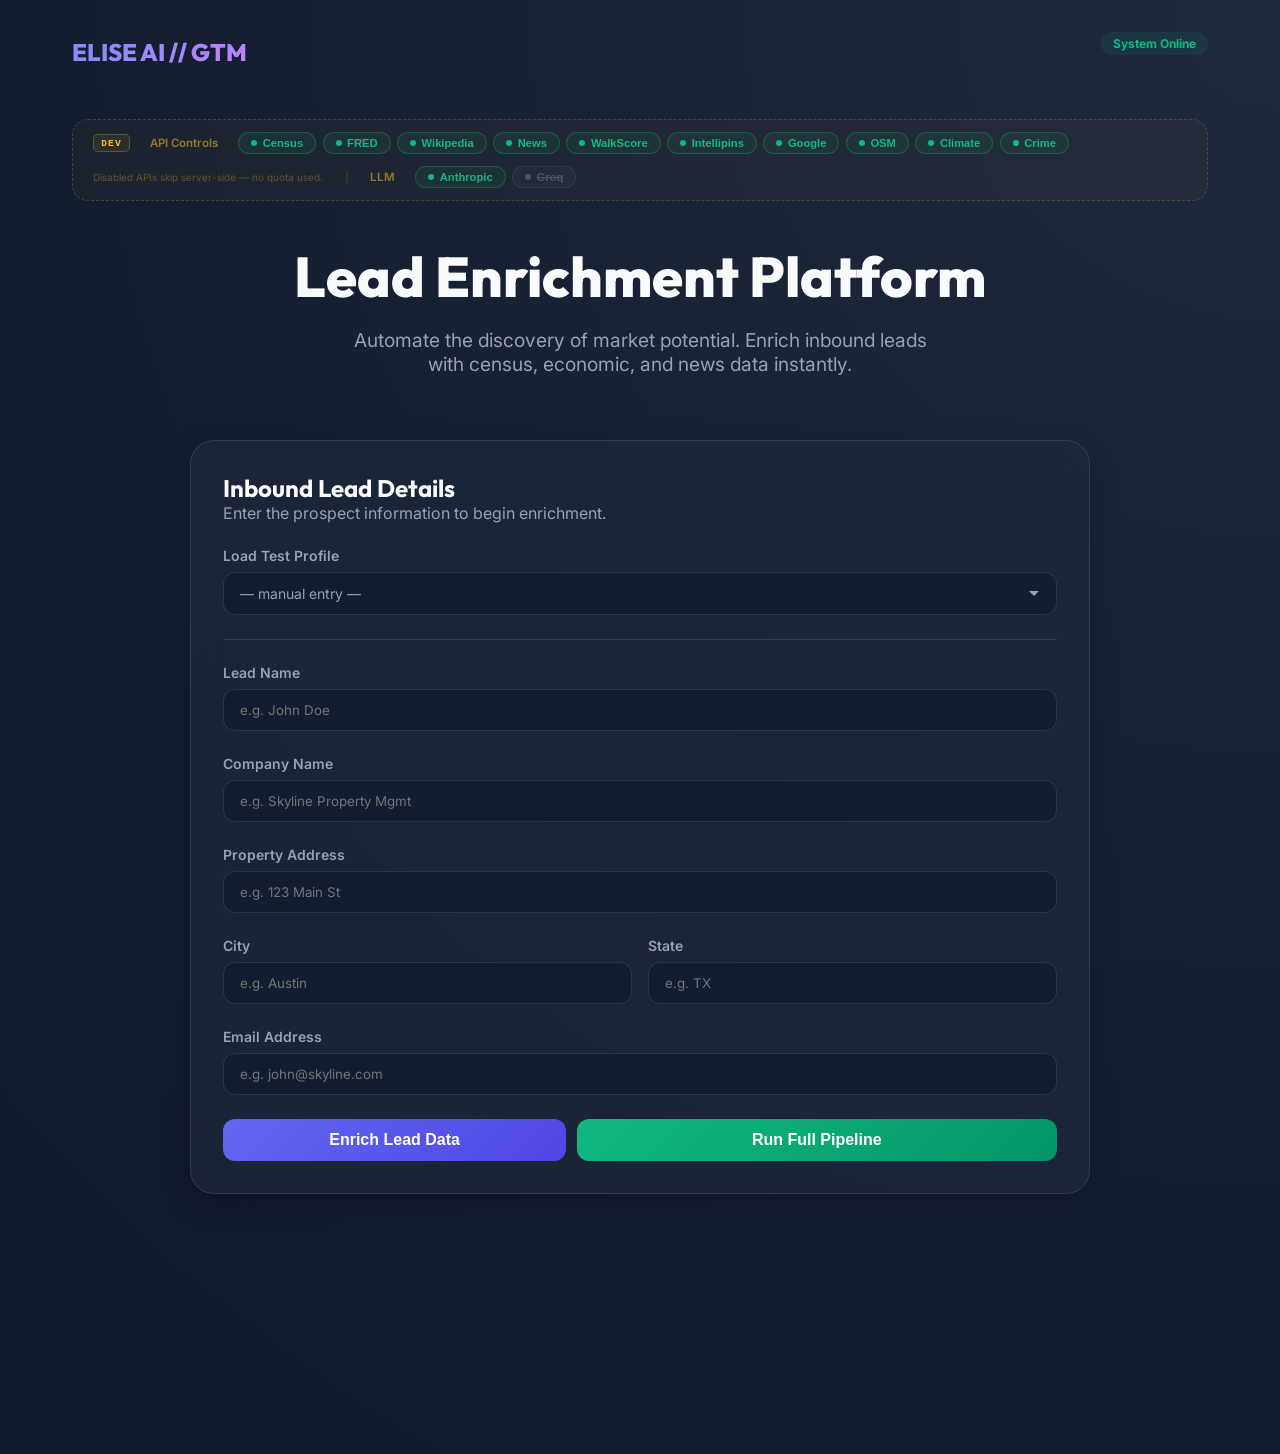
==== frontend/index.html @ 89630022 "Initial commit — EliseAI GTM Automation Tool Full pipeline: property enrichment (10 APIs) → determin" ====
<!DOCTYPE html>
<html lang="en">
<head>
    <meta charset="UTF-8">
    <meta name="viewport" content="width=device-width, initial-scale=1.0">
    <title>EliseAI GTM | Market Enrichment</title>
    <link rel="stylesheet" href="./style.css">
</head>
<body>
    <div class="container">
        <header>
            <div class="logo">ELISE AI // GTM</div>
            <nav>
                <span id="system-status" class="status-badge">System Online</span>
            </nav>
        </header>

        <!-- Developer Panel -->
        <div class="dev-panel">
            <span class="dev-badge">DEV</span>
            <span class="dev-label">API Controls</span>
            <div class="api-toggles">
                <button class="api-toggle" data-api="census"    title="US Census Bureau ACS">Census</button>
                <button class="api-toggle" data-api="fred"      title="FRED — Federal Reserve">FRED</button>
                <button class="api-toggle" data-api="wikipedia" title="Wikipedia REST API">Wikipedia</button>
                <button class="api-toggle" data-api="news"      title="NewsAPI.org">News</button>
                <button class="api-toggle" data-api="walkscore" title="Walk Score API">WalkScore</button>
                <button class="api-toggle" data-api="intellipins" title="Intellipins Address Geocode + Parcel Lookup">Intellipins</button>
                <button class="api-toggle" data-api="google"    title="Google Places API — rating & reviews">Google</button>
                <button class="api-toggle" data-api="osm"       title="OpenStreetMap Nominatim">OSM</button>
                <button class="api-toggle" data-api="open_meteo" title="Open-Meteo Archive">Climate</button>
                <button class="api-toggle" data-api="crime"     title="FBI CDE Crime Data">Crime</button>
            </div>
            <span class="dev-hint">Disabled APIs skip server-side — no quota used.</span>
            <span class="dev-divider">|</span>
            <span class="dev-label">LLM</span>
            <div class="api-toggles">
                <button class="api-toggle on"  data-llm="anthropic" title="Anthropic Claude (Haiku for analysis, Sonnet for outreach)">Anthropic</button>
                <button class="api-toggle off" data-llm="groq"      title="Groq Cloud — free tier, fast (Llama models)">Groq</button>
            </div>
        </div>

        <section class="hero">
            <h1>Lead Enrichment <span>Platform</span></h1>
            <p>Automate the discovery of market potential. Enrich inbound leads with census, economic, and news data instantly.</p>
        </section>

        <main class="main-grid">
            <div class="card">
                <h2>Inbound Lead Details</h2>
                <p style="color: var(--text-muted); margin-bottom: 1.5rem;">Enter the prospect information to begin enrichment.</p>

                <!-- Test profile dropdown -->
                <div class="form-group" style="margin-bottom: 1.5rem; padding-bottom: 1.5rem; border-bottom: 1px solid var(--glass-border);">
                    <label for="test-profile">Load Test Profile</label>
                    <select id="test-profile">
                        <option value="">— manual entry —</option>
                    </select>
                </div>

                <form id="lead-form">
                    <div class="form-group">
                        <label for="name">Lead Name</label>
                        <input type="text" id="name" placeholder="e.g. John Doe" required>
                    </div>
                    <div class="form-group">
                        <label for="company">Company Name</label>
                        <input type="text" id="company" placeholder="e.g. Skyline Property Mgmt" required>
                    </div>
                    <div class="form-group">
                        <label for="property_address">Property Address</label>
                        <input type="text" id="property_address" placeholder="e.g. 123 Main St" required>
                    </div>
                    <div style="display: grid; grid-template-columns: 1fr 1fr; gap: 1rem;">
                        <div class="form-group">
                            <label for="city">City</label>
                            <input type="text" id="city" placeholder="e.g. Austin" required>
                        </div>
                        <div class="form-group">
                            <label for="state">State</label>
                            <input type="text" id="state" placeholder="e.g. TX" required>
                        </div>
                    </div>
                    <div class="form-group">
                        <label for="email">Email Address</label>
                        <input type="email" id="email" placeholder="e.g. john@skyline.com" required>
                    </div>
                    <div class="btn-group">
                        <button type="submit" id="submit-btn">Enrich Lead Data</button>
                        <button type="button" id="pipeline-btn" class="btn-pipeline">Run Full Pipeline</button>
                    </div>
                </form>
            </div>

            <div id="results-card" class="card results-section">
                <h2>Enrichment Insights</h2>
                <div id="loading-indicator" style="display: none; margin-top: 2rem; text-align: center;">
                    <p>Enriching data from APIs...</p>
                </div>
                <div id="results-content">
                    <p style="color: var(--text-muted); margin-top: 1rem;">Submit a lead to see market demographics, vacancy rates, and walkability scores.</p>
                </div>
            </div>
        </main>
    </div>

    <script type="module" src="./main.js"></script>
</body>
</html>
---- frontend/style.css ----
@import url('https://fonts.googleapis.com/css2?family=Inter:wght@300;400;600;700&family=Outfit:wght@400;600;800&display=swap');

:root {
  --primary: #6366f1;
  --primary-hover: #4f46e5;
  --bg-dark: #0f172a;
  --bg-card: rgba(30, 41, 59, 0.7);
  --text-main: #f8fafc;
  --text-muted: #94a3b8;
  --accent: #10b981;
  --glass-border: rgba(255, 255, 255, 0.1);
}

* {
  margin: 0;
  padding: 0;
  box-sizing: border-box;
}

body {
  font-family: 'Inter', sans-serif;
  background-color: var(--bg-dark);
  color: var(--text-main);
  min-height: 100vh;
  display: flex;
  flex-direction: column;
  overflow-x: hidden;
  background: radial-gradient(circle at top right, #1e293b, #0f172a);
}

.container {
  max-width: 1200px;
  margin: 0 auto;
  padding: 2rem;
  width: 100%;
}

header {
  display: flex;
  justify-content: space-between;
  align-items: center;
  margin-bottom: 3rem;
  animation: fadeInDown 0.8s ease-out;
}

.logo {
  font-family: 'Outfit', sans-serif;
  font-size: 1.5rem;
  font-weight: 800;
  background: linear-gradient(135deg, #818cf8, #c084fc);
  -webkit-background-clip: text;
  -webkit-text-fill-color: transparent;
}

h1, h2 {
  font-family: 'Outfit', sans-serif;
}

.hero {
  text-align: center;
  margin-bottom: 4rem;
  animation: fadeIn 1s ease-out;
}

.hero h1 {
  font-size: 3.5rem;
  margin-bottom: 1rem;
  font-weight: 800;
}

.hero p {
  font-size: 1.2rem;
  color: var(--text-muted);
  max-width: 600px;
  margin: 0 auto;
}

.main-grid {
  display: flex;
  flex-direction: column;
  gap: 2rem;
  margin-bottom: 4rem;
  max-width: 900px;
  margin-left: auto;
  margin-right: auto;
}

.card {
  background: var(--bg-card);
  backdrop-filter: blur(12px);
  border: 1px solid var(--glass-border);
  border-radius: 1.5rem;
  padding: 2rem;
  box-shadow: 0 10px 30px rgba(0, 0, 0, 0.2);
  transition: transform 0.3s ease, box-shadow 0.3s ease;
}

.card:hover {
  transform: translateY(-5px);
  box-shadow: 0 15px 40px rgba(99, 102, 241, 0.1);
}

.form-group {
  margin-bottom: 1.5rem;
}

label {
  display: block;
  font-size: 0.875rem;
  font-weight: 600;
  color: var(--text-muted);
  margin-bottom: 0.5rem;
}

input {
  width: 100%;
  padding: 0.75rem 1rem;
  background: rgba(15, 23, 42, 0.5);
  border: 1px solid var(--glass-border);
  border-radius: 0.75rem;
  color: white;
  font-family: inherit;
  transition: all 0.2s;
}

input:focus {
  outline: none;
  border-color: var(--primary);
  box-shadow: 0 0 0 3px rgba(99, 102, 241, 0.2);
}

button {
  width: 100%;
  padding: 0.75rem;
  background: linear-gradient(135deg, var(--primary), var(--primary-hover));
  color: white;
  border: none;
  border-radius: 0.75rem;
  font-weight: 700;
  cursor: pointer;
  transition: all 0.3s;
  font-size: 1rem;
  margin-top: 1rem;
}

button:hover {
  filter: brightness(1.1);
  transform: scale(1.02);
}

.results-section {
  opacity: 0;
  transform: translateY(20px);
  transition: all 0.5s ease-out;
}

.results-section.visible {
  opacity: 1;
  transform: translateY(0);
}

.metric-grid {
  display: grid;
  grid-template-columns: repeat(auto-fit, minmax(150px, 1fr));
  gap: 1.5rem;
  margin-top: 1.5rem;
}

.metric {
  text-align: center;
  position: relative;
  cursor: help;
}

.metric[data-source]::after {
  content: "via " attr(data-source);
  position: absolute;
  bottom: calc(100% + 6px);
  left: 50%;
  transform: translateX(-50%);
  background: rgba(15, 23, 42, 0.97);
  color: #818cf8;
  padding: 0.3rem 0.65rem;
  border-radius: 0.5rem;
  font-size: 0.65rem;
  white-space: nowrap;
  pointer-events: none;
  opacity: 0;
  transition: opacity 0.18s ease;
  border: 1px solid rgba(99, 102, 241, 0.35);
  z-index: 20;
  font-weight: 600;
  letter-spacing: 0.03em;
}

.metric[data-source]:hover::after {
  opacity: 1;
}

.metric-value {
  font-size: 1.5rem;
  font-weight: 800;
  color: var(--accent);
  display: block;
}

.metric-label {
  font-size: 0.75rem;
  color: var(--text-muted);
  text-transform: uppercase;
  letter-spacing: 0.05em;
}

.status-badge {
  display: inline-block;
  padding: 0.25rem 0.75rem;
  border-radius: 9999px;
  font-size: 0.75rem;
  font-weight: 700;
  background: rgba(16, 185, 129, 0.1);
  color: var(--accent);
  margin-bottom: 1rem;
}

/* ── Developer Panel ─────────────────────────────────────────────────────── */
.dev-panel {
  display: flex;
  align-items: center;
  flex-wrap: wrap;
  gap: 0.75rem 1.25rem;
  background: rgba(251, 191, 36, 0.03);
  border: 1px dashed rgba(251, 191, 36, 0.2);
  border-radius: 1rem;
  padding: 0.75rem 1.25rem;
  margin-bottom: 2.5rem;
}

.dev-badge {
  font-family: 'Courier New', monospace;
  font-size: 0.6rem;
  font-weight: 700;
  letter-spacing: 0.12em;
  color: #fbbf24;
  background: rgba(251, 191, 36, 0.08);
  border: 1px solid rgba(251, 191, 36, 0.25);
  padding: 0.15rem 0.45rem;
  border-radius: 0.3rem;
  flex-shrink: 0;
}

.dev-label {
  font-size: 0.72rem;
  color: rgba(251, 191, 36, 0.55);
  font-weight: 600;
  flex-shrink: 0;
}

.api-toggles {
  display: flex;
  gap: 0.4rem;
  flex-wrap: wrap;
}

.api-toggle {
  width: auto;
  margin-top: 0;
  padding: 0.25rem 0.75rem;
  font-size: 0.7rem;
  font-weight: 700;
  border-radius: 999px;
  cursor: pointer;
  transition: background 0.2s, color 0.2s, border-color 0.2s, opacity 0.2s;
  display: inline-flex;
  align-items: center;
  gap: 0.35rem;
}

.api-toggle::before {
  content: '';
  width: 6px;
  height: 6px;
  border-radius: 50%;
  flex-shrink: 0;
}

.api-toggle.on {
  background: rgba(16, 185, 129, 0.08);
  color: #10b981;
  border: 1px solid rgba(16, 185, 129, 0.3);
}

.api-toggle.on::before  { background: #10b981; }

.api-toggle.off {
  background: rgba(100, 116, 139, 0.07);
  color: #475569;
  border: 1px solid rgba(100, 116, 139, 0.2);
  text-decoration: line-through;
}

.api-toggle.off::before { background: #475569; }

.api-toggle:hover { filter: brightness(1.15); transform: none; }

.dev-hint {
  font-size: 0.62rem;
  color: rgba(251, 191, 36, 0.3);
}

.dev-divider {
  color: rgba(251, 191, 36, 0.2);
  font-size: 0.75rem;
  padding: 0 0.1rem;
}

/* ── Test profile dropdown ───────────────────────────────────────────────── */
select {
  width: 100%;
  padding: 0.75rem 1rem;
  background: rgba(15, 23, 42, 0.5);
  border: 1px solid var(--glass-border);
  border-radius: 0.75rem;
  color: var(--text-muted);
  font-family: inherit;
  font-size: 0.875rem;
  cursor: pointer;
  appearance: none;
  background-image: url("data:image/svg+xml,%3Csvg xmlns='http://www.w3.org/2000/svg' width='12' height='12' viewBox='0 0 12 12'%3E%3Cpath fill='%2394a3b8' d='M6 8L1 3h10z'/%3E%3C/svg%3E");
  background-repeat: no-repeat;
  background-position: right 1rem center;
}

select:focus {
  outline: none;
  border-color: var(--primary);
  box-shadow: 0 0 0 3px rgba(99, 102, 241, 0.2);
}

select option { background: #1e293b; color: var(--text-main); }

/* ── Disabled badge ──────────────────────────────────────────────────────── */
.disabled-badge {
  display: inline-block;
  font-size: 0.65rem;
  font-weight: 700;
  letter-spacing: 0.06em;
  color: #475569;
  background: rgba(71, 85, 105, 0.1);
  border: 1px solid rgba(71, 85, 105, 0.2);
  padding: 0.15rem 0.45rem;
  border-radius: 0.3rem;
  font-family: 'Courier New', monospace;
  vertical-align: middle;
}

@keyframes fadeIn {
  from { opacity: 0; }
  to { opacity: 1; }
}

@keyframes fadeInDown {
  from { opacity: 0; transform: translateY(-20px); }
  to { opacity: 1; transform: translateY(0); }
}

/* ── Button group (Enrich + Pipeline) ───────────────────────────────────── */
.btn-group {
  display: grid;
  grid-template-columns: 1fr 1.4fr;
  gap: 0.65rem;
  margin-top: 1rem;
}

.btn-group button {
  margin-top: 0;
}

.btn-pipeline {
  background: linear-gradient(135deg, #10b981, #059669) !important;
  font-weight: 700;
}

/* ── Pipeline sections ───────────────────────────────────────────────────── */
.pipeline-header {
  margin-bottom: 1.5rem;
}

.pipeline-section {
  margin-bottom: 1.5rem;
  padding: 1.1rem 1.25rem;
  background: rgba(0, 0, 0, 0.12);
  border: 1px solid var(--glass-border);
  border-radius: 1rem;
}

.section-heading {
  font-size: 0.82rem;
  font-weight: 700;
  color: var(--text-muted);
  text-transform: uppercase;
  letter-spacing: 0.06em;
}

/* ── Score cards ─────────────────────────────────────────────────────────── */
.score-grid {
  display: grid;
  grid-template-columns: repeat(4, 1fr);
  gap: 0.65rem;
}

.score-card {
  background: rgba(0, 0, 0, 0.15);
  border: 1px solid var(--glass-border);
  border-radius: 0.75rem;
  padding: 0.75rem 0.85rem;
  display: flex;
  flex-direction: column;
  gap: 0.25rem;
}

.score-card .score-label {
  font-size: 0.62rem;
  font-weight: 700;
  text-transform: uppercase;
  letter-spacing: 0.07em;
  color: var(--text-muted);
}

.score-card .score-value {
  font-size: 1.55rem;
  font-weight: 800;
  font-family: 'Outfit', sans-serif;
  line-height: 1;
}

.score-bar {
  height: 3px;
  background: rgba(255, 255, 255, 0.07);
  border-radius: 999px;
  overflow: hidden;
  margin-top: 0.25rem;
}

.score-fill {
  height: 100%;
  border-radius: 999px;
  transition: width 0.6s ease;
}

.score-caveat {
  font-size: 0.55rem;
  color: #475569;
  font-style: italic;
}

/* ── Lead score bubble (top-right of score section) ─────────────────────── */
.lead-score-bubble {
  display: flex;
  flex-direction: column;
  align-items: center;
  border: 2px solid;
  border-radius: 0.9rem;
  padding: 0.55rem 1.1rem;
  min-width: 82px;
  text-align: center;
  background: rgba(0, 0, 0, 0.1);
}

.lead-score-grade {
  font-size: 1.6rem;
  font-weight: 800;
  font-family: 'Outfit', sans-serif;
  line-height: 1;
}

.lead-score-number {
  font-size: 0.72rem;
  font-weight: 600;
  opacity: 0.75;
  margin-top: 0.1rem;
}

.lead-score-label {
  font-size: 0.52rem;
  font-weight: 700;
  text-transform: uppercase;
  letter-spacing: 0.06em;
  opacity: 0.55;
  margin-top: 0.15rem;
}

/* ── Pain point cards ────────────────────────────────────────────────────── */
.pain-point-card {
  background: rgba(0, 0, 0, 0.1);
  border: 1px solid var(--glass-border);
  border-radius: 0.65rem;
  padding: 0.7rem 0.9rem;
}

@media (max-width: 768px) {
  .hero h1 {
    font-size: 2.5rem;
  }
  .score-grid {
    grid-template-columns: repeat(2, 1fr);
  }
  .btn-group {
    grid-template-columns: 1fr;
  }
}
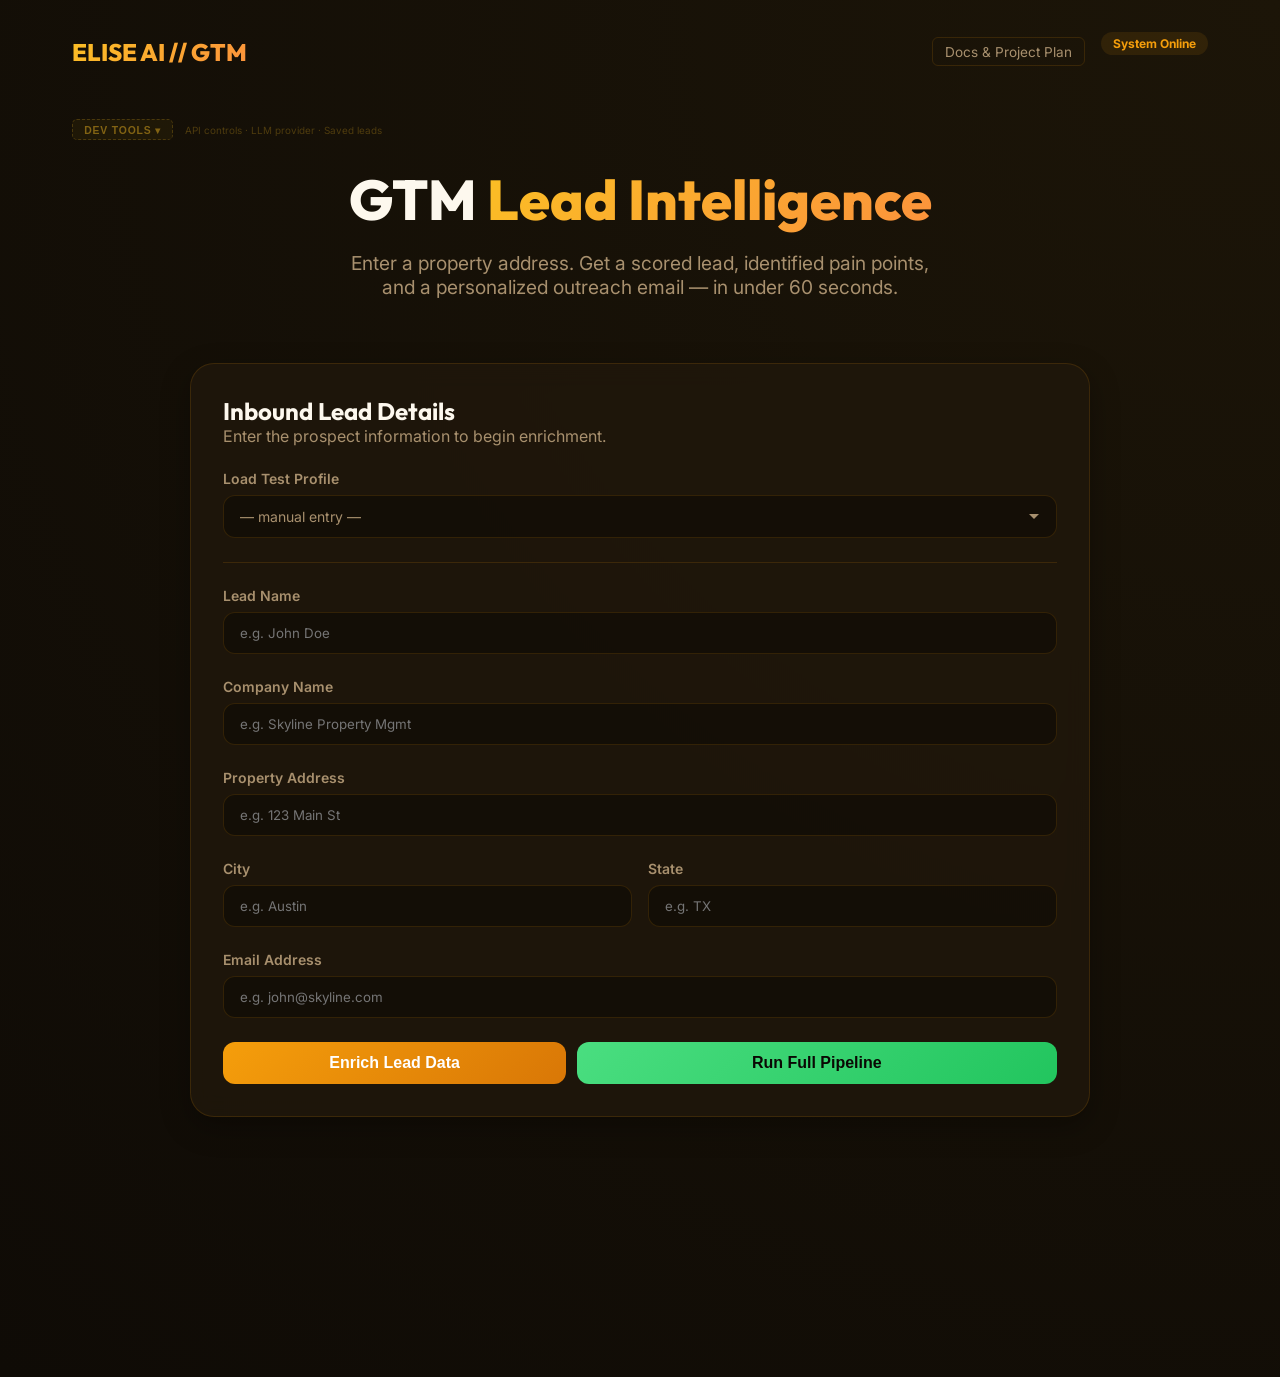
==== commit 3f79b904: "feat: implement lead enrichment pipeline, update test data, and add new lead records" ====
--- a/frontend/index.html
+++ b/frontend/index.html
@@ -10,10 +10,18 @@
     <div class="container">
         <header>
             <div class="logo">ELISE AI // GTM</div>
-            <nav>
+            <nav style="display:flex;align-items:center;gap:1rem;">
+                <a href="./docs.html" style="text-decoration:none;color:var(--text-muted);font-size:0.85rem;padding:0.35rem 0.75rem;border:1px solid var(--glass-border);border-radius:6px;transition:all 0.2s;" onmouseover="this.style.color='var(--text-main)';this.style.borderColor='#f59e0b';" onmouseout="this.style.color='var(--text-muted)';this.style.borderColor='var(--glass-border)';">Docs & Project Plan</a>
                 <span id="system-status" class="status-badge">System Online</span>
             </nav>
         </header>
+
+        <!-- Dev tools disclosure bar -->
+        <div class="dev-disclosure-bar">
+            <button id="dev-main-toggle" onclick="window.toggleDevPanel()">DEV TOOLS ▾</button>
+            <span style="font-size:0.62rem;color:rgba(251,191,36,0.25);">API controls · LLM provider · Saved leads</span>
+        </div>
+        <div id="dev-panel-wrap" style="display:none;">
 
         <!-- Developer Panel -->
         <div class="dev-panel">
@@ -37,12 +45,25 @@
             <div class="api-toggles">
                 <button class="api-toggle on"  data-llm="anthropic" title="Anthropic Claude (Haiku for analysis, Sonnet for outreach)">Anthropic</button>
                 <button class="api-toggle off" data-llm="groq"      title="Groq Cloud — free tier, fast (Llama models)">Groq</button>
+                <button class="api-toggle off" data-llm="gemini"    title="Google Gemini (Flash for analysis, Pro for outreach)">Gemini</button>
             </div>
         </div>
 
+        <!-- Dev Tools: Saved Leads Re-runner -->
+        <div class="dev-panel dev-tools-panel">
+            <span class="dev-badge">DEV</span>
+            <span class="dev-label">Saved Leads</span>
+            <span class="dev-hint">Re-run scoring, pain points, or outreach on saved leads without re-enriching</span>
+            <button class="dev-tools-toggle api-toggle on" id="dev-tools-toggle">▼ Show</button>
+            <div class="dev-tools-body" id="dev-tools-body" style="display:none;width:100%;margin-top:0.5rem;">
+                <div id="dev-leads-list" style="font-size:0.75rem;color:var(--text-muted);font-style:italic;">Loading saved leads…</div>
+            </div>
+        </div>
+        </div><!-- end #dev-panel-wrap -->
+
         <section class="hero">
-            <h1>Lead Enrichment <span>Platform</span></h1>
-            <p>Automate the discovery of market potential. Enrich inbound leads with census, economic, and news data instantly.</p>
+            <h1>GTM <span>Lead Intelligence</span></h1>
+            <p>Enter a property address. Get a scored lead, identified pain points, and a personalized outreach email — in under 60 seconds.</p>
         </section>
 
         <main class="main-grid">
--- a/frontend/style.css
+++ b/frontend/style.css
@@ -1,21 +1,17 @@
 @import url('https://fonts.googleapis.com/css2?family=Inter:wght@300;400;600;700&family=Outfit:wght@400;600;800&display=swap');
 
 :root {
-  --primary: #6366f1;
-  --primary-hover: #4f46e5;
-  --bg-dark: #0f172a;
-  --bg-card: rgba(30, 41, 59, 0.7);
-  --text-main: #f8fafc;
-  --text-muted: #94a3b8;
-  --accent: #10b981;
-  --glass-border: rgba(255, 255, 255, 0.1);
-}
-
-* {
-  margin: 0;
-  padding: 0;
-  box-sizing: border-box;
-}
+  --primary: #f59e0b;
+  --primary-hover: #d97706;
+  --bg-dark: #0f0b06;
+  --bg-card: rgba(32, 24, 12, 0.82);
+  --text-main: #fdf8ee;
+  --text-muted: #a8906e;
+  --accent: #4ade80;
+  --glass-border: rgba(245, 158, 11, 0.14);
+}
+
+* { margin: 0; padding: 0; box-sizing: border-box; }
 
 body {
   font-family: 'Inter', sans-serif;
@@ -25,7 +21,7 @@
   display: flex;
   flex-direction: column;
   overflow-x: hidden;
-  background: radial-gradient(circle at top right, #1e293b, #0f172a);
+  background: radial-gradient(circle at top right, #1c1508, #0f0b06);
 }
 
 .container {
@@ -47,14 +43,12 @@
   font-family: 'Outfit', sans-serif;
   font-size: 1.5rem;
   font-weight: 800;
-  background: linear-gradient(135deg, #818cf8, #c084fc);
+  background: linear-gradient(135deg, #fbbf24, #fb923c);
   -webkit-background-clip: text;
   -webkit-text-fill-color: transparent;
 }
 
-h1, h2 {
-  font-family: 'Outfit', sans-serif;
-}
+h1, h2 { font-family: 'Outfit', sans-serif; }
 
 .hero {
   text-align: center;
@@ -66,6 +60,12 @@
   font-size: 3.5rem;
   margin-bottom: 1rem;
   font-weight: 800;
+}
+
+.hero h1 span {
+  background: linear-gradient(135deg, #fbbf24, #fb923c);
+  -webkit-background-clip: text;
+  -webkit-text-fill-color: transparent;
 }
 
 .hero p {
@@ -91,18 +91,16 @@
   border: 1px solid var(--glass-border);
   border-radius: 1.5rem;
   padding: 2rem;
-  box-shadow: 0 10px 30px rgba(0, 0, 0, 0.2);
+  box-shadow: 0 10px 30px rgba(0, 0, 0, 0.3);
   transition: transform 0.3s ease, box-shadow 0.3s ease;
 }
 
 .card:hover {
   transform: translateY(-5px);
-  box-shadow: 0 15px 40px rgba(99, 102, 241, 0.1);
-}
-
-.form-group {
-  margin-bottom: 1.5rem;
-}
+  box-shadow: 0 15px 40px rgba(245, 158, 11, 0.08);
+}
+
+.form-group { margin-bottom: 1.5rem; }
 
 label {
   display: block;
@@ -115,10 +113,10 @@
 input {
   width: 100%;
   padding: 0.75rem 1rem;
-  background: rgba(15, 23, 42, 0.5);
+  background: rgba(10, 8, 4, 0.5);
   border: 1px solid var(--glass-border);
   border-radius: 0.75rem;
-  color: white;
+  color: var(--text-main);
   font-family: inherit;
   transition: all 0.2s;
 }
@@ -126,7 +124,7 @@
 input:focus {
   outline: none;
   border-color: var(--primary);
-  box-shadow: 0 0 0 3px rgba(99, 102, 241, 0.2);
+  box-shadow: 0 0 0 3px rgba(245, 158, 11, 0.2);
 }
 
 button {
@@ -159,6 +157,118 @@
   transform: translateY(0);
 }
 
+/* ── Key signals summary strip ───────────────────────────────────────────── */
+.key-signals-strip {
+  display: grid;
+  grid-template-columns: repeat(auto-fit, minmax(100px, 1fr));
+  gap: 0.5rem;
+  padding: 1rem;
+  background: rgba(245, 158, 11, 0.04);
+  border: 1px solid var(--glass-border);
+  border-radius: 1rem;
+  margin: 1rem 0 1.5rem;
+}
+
+.key-signal {
+  text-align: center;
+  padding: 0.5rem 0.25rem;
+  border-radius: 0.5rem;
+  transition: background 0.2s;
+  cursor: default;
+}
+
+.key-signal:hover { background: rgba(245, 158, 11, 0.06); }
+
+.key-signal-value {
+  display: block;
+  font-size: 1.25rem;
+  font-weight: 800;
+  font-family: 'Outfit', sans-serif;
+  line-height: 1;
+}
+
+.key-signal-label {
+  display: block;
+  font-size: 0.65rem;
+  color: var(--text-muted);
+  text-transform: uppercase;
+  letter-spacing: 0.05em;
+  margin-top: 0.3rem;
+}
+
+/* ── Accordion for detailed / raw data ───────────────────────────────────── */
+.accordion-section {
+  border: 1px solid var(--glass-border);
+  border-radius: 0.85rem;
+  overflow: hidden;
+  margin-top: 1.25rem;
+}
+
+.accordion-toggle {
+  width: 100%;
+  padding: 0.7rem 1.1rem;
+  background: rgba(245, 158, 11, 0.04);
+  border: none;
+  display: flex;
+  align-items: center;
+  justify-content: space-between;
+  cursor: pointer;
+  font-size: 0.72rem;
+  font-weight: 600;
+  color: var(--text-muted);
+  text-transform: uppercase;
+  letter-spacing: 0.06em;
+  transition: background 0.2s, color 0.2s;
+  margin-top: 0;
+}
+
+.accordion-toggle:hover {
+  background: rgba(245, 158, 11, 0.08);
+  color: var(--text-main);
+  filter: none;
+  transform: none;
+}
+
+.accordion-body {
+  display: none;
+  padding: 1.25rem;
+  border-top: 1px solid var(--glass-border);
+}
+
+.accordion-body.open { display: block; }
+
+/* ── Dev tools disclosure ────────────────────────────────────────────────── */
+.dev-disclosure-bar {
+  display: flex;
+  align-items: center;
+  gap: 0.75rem;
+  margin-bottom: 1.5rem;
+}
+
+#dev-main-toggle {
+  width: auto;
+  margin: 0;
+  padding: 0.22rem 0.7rem;
+  font-size: 0.65rem;
+  font-weight: 700;
+  letter-spacing: 0.08em;
+  background: rgba(251, 191, 36, 0.05);
+  color: rgba(251, 191, 36, 0.45);
+  border: 1px dashed rgba(251, 191, 36, 0.2);
+  border-radius: 5px;
+  cursor: pointer;
+  transition: all 0.2s;
+}
+
+#dev-main-toggle:hover {
+  color: rgba(251, 191, 36, 0.7);
+  border-color: rgba(251, 191, 36, 0.35);
+  background: rgba(251, 191, 36, 0.08);
+  filter: none;
+  transform: none;
+}
+
+/* ── Metric grid ─────────────────────────────────────────────────────────── */
 .metric-grid {
   display: grid;
   grid-template-columns: repeat(auto-fit, minmax(150px, 1fr));
@@ -178,8 +288,8 @@
   bottom: calc(100% + 6px);
   left: 50%;
   transform: translateX(-50%);
-  background: rgba(15, 23, 42, 0.97);
-  color: #818cf8;
+  background: rgba(10, 8, 4, 0.97);
+  color: #fbbf24;
   padding: 0.3rem 0.65rem;
   border-radius: 0.5rem;
   font-size: 0.65rem;
@@ -187,15 +297,13 @@
   pointer-events: none;
   opacity: 0;
   transition: opacity 0.18s ease;
-  border: 1px solid rgba(99, 102, 241, 0.35);
+  border: 1px solid rgba(245, 158, 11, 0.25);
   z-index: 20;
   font-weight: 600;
   letter-spacing: 0.03em;
 }
 
-.metric[data-source]:hover::after {
-  opacity: 1;
-}
+.metric[data-source]:hover::after { opacity: 1; }
 
 .metric-value {
   font-size: 1.5rem;
@@ -217,8 +325,8 @@
   border-radius: 9999px;
   font-size: 0.75rem;
   font-weight: 700;
-  background: rgba(16, 185, 129, 0.1);
-  color: var(--accent);
+  background: rgba(245, 158, 11, 0.1);
+  color: var(--primary);
   margin-bottom: 1rem;
 }
 
@@ -255,11 +363,7 @@
   flex-shrink: 0;
 }
 
-.api-toggles {
-  display: flex;
-  gap: 0.4rem;
-  flex-wrap: wrap;
-}
+.api-toggles { display: flex; gap: 0.4rem; flex-wrap: wrap; }
 
 .api-toggle {
   width: auto;
@@ -269,7 +373,7 @@
   font-weight: 700;
   border-radius: 999px;
   cursor: pointer;
-  transition: background 0.2s, color 0.2s, border-color 0.2s, opacity 0.2s;
+  transition: background 0.2s, color 0.2s, border-color 0.2s;
   display: inline-flex;
   align-items: center;
   gap: 0.35rem;
@@ -284,12 +388,12 @@
 }
 
 .api-toggle.on {
-  background: rgba(16, 185, 129, 0.08);
-  color: #10b981;
-  border: 1px solid rgba(16, 185, 129, 0.3);
-}
-
-.api-toggle.on::before  { background: #10b981; }
+  background: rgba(74, 222, 128, 0.08);
+  color: #4ade80;
+  border: 1px solid rgba(74, 222, 128, 0.3);
+}
+
+.api-toggle.on::before { background: #4ade80; }
 
 .api-toggle.off {
   background: rgba(100, 116, 139, 0.07);
@@ -302,22 +406,82 @@
 
 .api-toggle:hover { filter: brightness(1.15); transform: none; }
 
-.dev-hint {
-  font-size: 0.62rem;
-  color: rgba(251, 191, 36, 0.3);
-}
-
-.dev-divider {
-  color: rgba(251, 191, 36, 0.2);
-  font-size: 0.75rem;
-  padding: 0 0.1rem;
-}
+.dev-hint { font-size: 0.62rem; color: rgba(251, 191, 36, 0.3); }
+.dev-divider { color: rgba(251, 191, 36, 0.2); font-size: 0.75rem; padding: 0 0.1rem; }
+
+/* ── Dev Tools: Saved Leads panel ───────────────────────────────────────── */
+.dev-tools-panel {
+  margin-top: -1.5rem;
+  margin-bottom: 2.5rem;
+  flex-direction: column;
+  align-items: flex-start;
+  gap: 0.4rem 1.25rem;
+}
+
+.dev-tools-panel > .dev-badge,
+.dev-tools-panel > .dev-label,
+.dev-tools-panel > .dev-hint,
+.dev-tools-panel > .dev-tools-toggle { display: inline-flex; align-items: center; }
+
+.dev-tools-toggle {
+  font-size: 0.65rem !important;
+  padding: 0.2rem 0.65rem !important;
+  cursor: pointer;
+}
+
+.dev-lead-row {
+  display: flex;
+  align-items: center;
+  gap: 0.75rem 1rem;
+  flex-wrap: wrap;
+  padding: 0.55rem 0.75rem;
+  border-radius: 0.6rem;
+  border: 1px solid var(--glass-border);
+  background: rgba(10, 8, 4, 0.25);
+  margin-bottom: 0.4rem;
+}
+
+.dev-lead-info { display: flex; flex-direction: column; gap: 0.1rem; flex: 1; min-width: 140px; }
+.dev-lead-name   { font-size: 0.78rem; font-weight: 700; color: var(--text-main); }
+.dev-lead-loc    { font-size: 0.65rem; color: var(--text-muted); }
+.dev-lead-person { font-size: 0.62rem; color: #475569; }
+
+.dev-lead-score {
+  display: flex;
+  flex-direction: column;
+  align-items: center;
+  min-width: 38px;
+  font-weight: 800;
+  line-height: 1.1;
+}
+
+.dev-score-num   { font-size: 1rem; }
+.dev-score-grade { font-size: 0.55rem; letter-spacing: 0.06em; text-transform: uppercase; opacity: 0.7; }
+.dev-lead-actions { display: flex; gap: 0.3rem; flex-wrap: wrap; }
+
+.dev-action-btn {
+  width: auto;
+  margin: 0;
+  padding: 0.22rem 0.65rem;
+  font-size: 0.65rem;
+  font-weight: 700;
+  border-radius: 999px;
+  cursor: pointer;
+  background: rgba(245, 158, 11, 0.07);
+  color: #fbbf24;
+  border: 1px solid rgba(245, 158, 11, 0.25);
+  transition: background 0.15s, filter 0.15s;
+}
+
+.dev-action-btn:hover:not(:disabled) { background: rgba(245, 158, 11, 0.15); filter: brightness(1.1); }
+.dev-action-btn:disabled { opacity: 0.4; cursor: not-allowed; }
+.dev-lead-status { font-size: 0.62rem; font-weight: 600; min-width: 60px; }
 
 /* ── Test profile dropdown ───────────────────────────────────────────────── */
 select {
   width: 100%;
   padding: 0.75rem 1rem;
-  background: rgba(15, 23, 42, 0.5);
+  background: rgba(10, 8, 4, 0.5);
   border: 1px solid var(--glass-border);
   border-radius: 0.75rem;
   color: var(--text-muted);
@@ -325,7 +489,7 @@
   font-size: 0.875rem;
   cursor: pointer;
   appearance: none;
-  background-image: url("data:image/svg+xml,%3Csvg xmlns='http://www.w3.org/2000/svg' width='12' height='12' viewBox='0 0 12 12'%3E%3Cpath fill='%2394a3b8' d='M6 8L1 3h10z'/%3E%3C/svg%3E");
+  background-image: url("data:image/svg+xml,%3Csvg xmlns='http://www.w3.org/2000/svg' width='12' height='12' viewBox='0 0 12 12'%3E%3Cpath fill='%23a8906e' d='M6 8L1 3h10z'/%3E%3C/svg%3E");
   background-repeat: no-repeat;
   background-position: right 1rem center;
 }
@@ -333,10 +497,10 @@
 select:focus {
   outline: none;
   border-color: var(--primary);
-  box-shadow: 0 0 0 3px rgba(99, 102, 241, 0.2);
-}
-
-select option { background: #1e293b; color: var(--text-main); }
+  box-shadow: 0 0 0 3px rgba(245, 158, 11, 0.2);
+}
+
+select option { background: #1c1508; color: var(--text-main); }
 
 /* ── Disabled badge ──────────────────────────────────────────────────────── */
 .disabled-badge {
@@ -363,7 +527,7 @@
   to { opacity: 1; transform: translateY(0); }
 }
 
-/* ── Button group (Enrich + Pipeline) ───────────────────────────────────── */
+/* ── Button group ────────────────────────────────────────────────────────── */
 .btn-group {
   display: grid;
   grid-template-columns: 1fr 1.4fr;
@@ -371,19 +535,16 @@
   margin-top: 1rem;
 }
 
-.btn-group button {
-  margin-top: 0;
-}
+.btn-group button { margin-top: 0; }
 
 .btn-pipeline {
-  background: linear-gradient(135deg, #10b981, #059669) !important;
+  background: linear-gradient(135deg, #4ade80, #22c55e) !important;
+  color: #0a0804 !important;
   font-weight: 700;
 }
 
 /* ── Pipeline sections ───────────────────────────────────────────────────── */
-.pipeline-header {
-  margin-bottom: 1.5rem;
-}
+.pipeline-header { margin-bottom: 1.5rem; }
 
 .pipeline-section {
   margin-bottom: 1.5rem;
@@ -453,7 +614,7 @@
   font-style: italic;
 }
 
-/* ── Lead score bubble (top-right of score section) ─────────────────────── */
+/* ── Lead score bubble ───────────────────────────────────────────────────── */
 .lead-score-bubble {
   display: flex;
   flex-direction: column;
@@ -497,14 +658,35 @@
   padding: 0.7rem 0.9rem;
 }
 
+/* ── Market intelligence divider ─────────────────────────────────────────── */
+.market-intelligence-header {
+  display: flex;
+  align-items: center;
+  gap: 0.75rem;
+  margin: 2rem 0 1.25rem;
+  padding-top: 1.5rem;
+  border-top: 1px solid var(--glass-border);
+}
+
+.market-intelligence-header h3 {
+  font-size: 0.78rem;
+  font-weight: 700;
+  color: var(--text-muted);
+  text-transform: uppercase;
+  letter-spacing: 0.08em;
+  white-space: nowrap;
+}
+
+.market-intelligence-header::after {
+  content: '';
+  flex: 1;
+  height: 1px;
+  background: var(--glass-border);
+}
+
 @media (max-width: 768px) {
-  .hero h1 {
-    font-size: 2.5rem;
-  }
-  .score-grid {
-    grid-template-columns: repeat(2, 1fr);
-  }
-  .btn-group {
-    grid-template-columns: 1fr;
-  }
-}
+  .hero h1 { font-size: 2.5rem; }
+  .score-grid { grid-template-columns: repeat(2, 1fr); }
+  .btn-group { grid-template-columns: 1fr; }
+  .key-signals-strip { grid-template-columns: repeat(3, 1fr); }
+}
